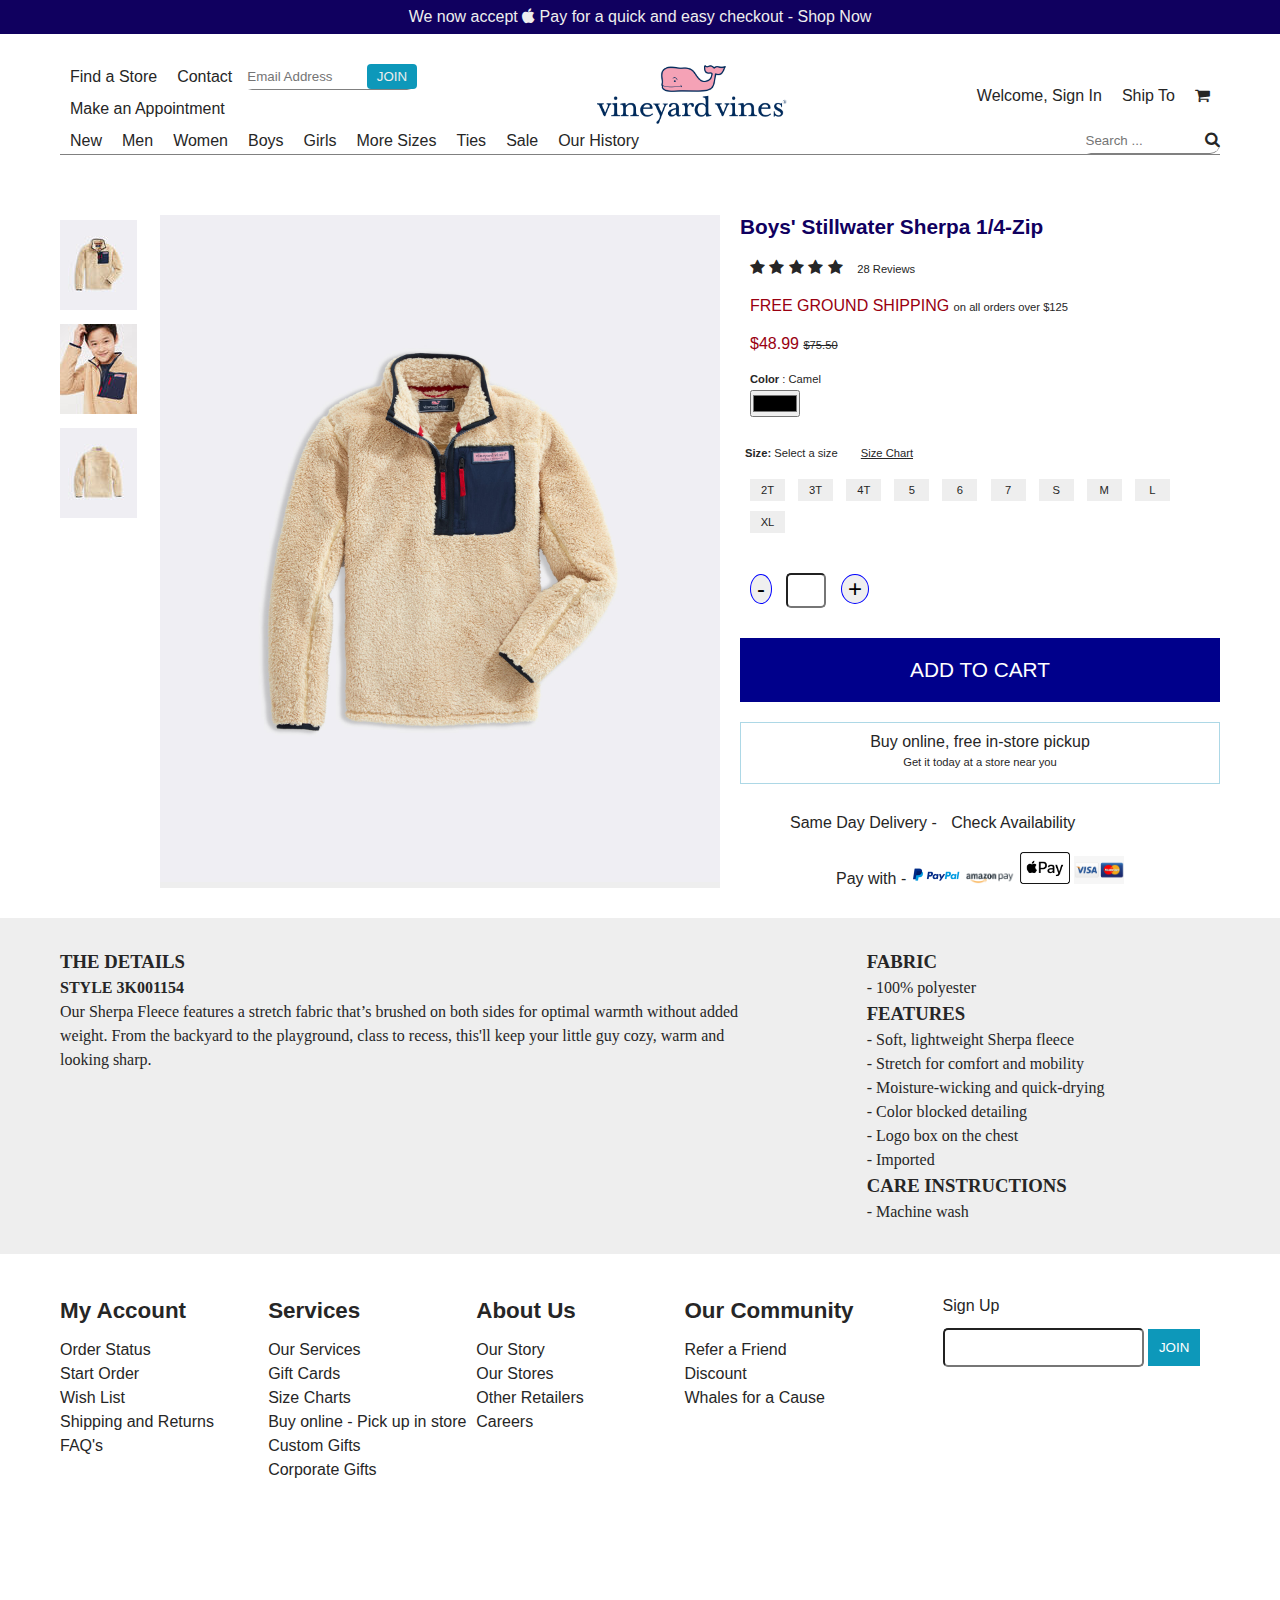
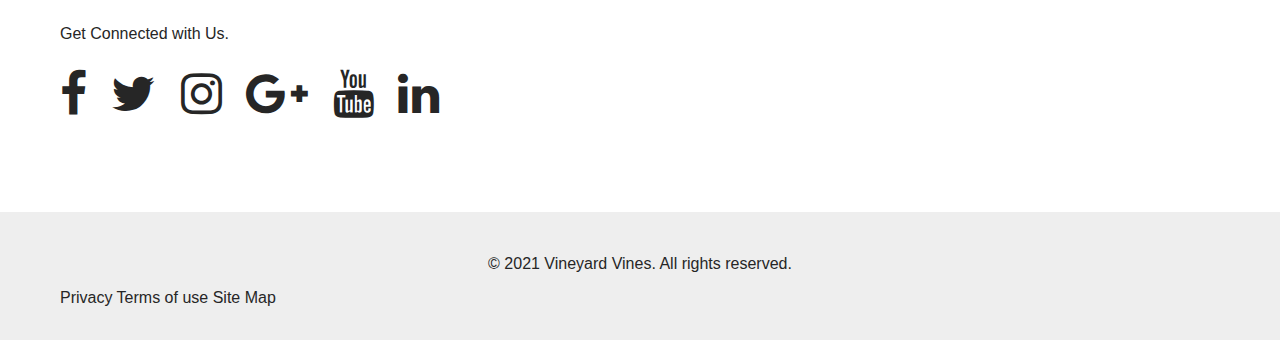
==== index.html @ 5fd13403 "Quantity Section worked on" ====
<!DOCTYPE html>
<html lang="en">
  <head>
    <meta charset="UTF-8" />
    <meta name="viewport" content="width=device-width, initial-scale=1.0" />
    <!-- Font Awesome CDN -->
    <link
      rel="stylesheet"
      href="https://maxcdn.bootstrapcdn.com/font-awesome/4.5.0/css/font-awesome.min.css"
    />
    <link rel="icon" href="icons/favicon.ico" type="image/x-icon" />
    <link rel="stylesheet" href="css/styles.css" />
    <title>E-Commerce App</title>
  </head>
  <body>
    <!-- Header Section -->
    <header class="header">
      <section class="deals">
        <p>
          We now accept <i class="fa fa-apple"></i> Pay for a quick and easy
          checkout - Shop Now
        </p>
      </section>
      <!-- Header Section Nav Navbar -->
      <nav class="navbar">
        <!-- Navbar Top Menu -->
        <div class="menu-top flex-1">
          <div class="menu-top-1 flex-2">
            <ul class="flex">
              <li><a href="#">Find a Store</a></li>
              <li><a href="#">Contact</a></li>
              <form action="#">
                <input type="email" placeholder="Email Address" />
                <button>Join</button>
              </form>
            </ul>
            <a href="#">Make an Appointment</a>
          </div>
          <div class="menu-top-2">
            <img src="icons/logo.png" alt="" />
          </div>
          <div class="menu-top-3">
            <ul class="flex-1">
              <li><a href="#">Welcome, Sign In</a></li>
              <li><a href="#">Ship To</a></li>
              <li>
                <a href="#"><i class="fa fa-shopping-cart"></i></a>
              </li>
            </ul>
          </div>
        </div>
        <!-- Navbar Main Menu -->
        <div class="menu-main flex-1">
          <ul class="flex">
            <li><a href="#">New</a></li>
            <li><a href="#">Men</a></li>
            <li><a href="#">Women</a></li>
            <li><a href="#">Boys</a></li>
            <li><a href="#">Girls</a></li>
            <li><a href="#">More Sizes</a></li>
            <li><a href="#">Ties</a></li>
            <li><a href="#">Sale</a></li>
            <li><a href="#">Our History</a></li>
          </ul>
          <form action="#" class="serach">
            <input
              type="text"
              name="search"
              id="search"
              placeholder="Search ..."
            />
            <i class="fa fa-search"></i>
          </form>
        </div>
      </nav>
      <!-- End of Navbar -->
    </header>
    <!-- End of Header -->

    <!-- Section Main -->
    <section class="main">
      <!-- Main section Left side -->
      <div class="left-side">
        <img src="images/shirt-small.jpg" alt="Side Shirt" />
        <img src="images/person.jpg" alt="Side Person" />
        <img src="images/shirt-small2.jpg" alt="Side Shirt 2" />
      </div>
      <!-- Main section Middle side -->
      <div class="middle-side">
        <img src="images/shirt.jpg" alt="Shirt" />
      </div>
      <!-- Main section Right side -->
      <div class="right-side">
        <div class="description">
          <h2 class="text-name">Boys' Stillwater Sherpa 1/4-Zip</h2>
          <p class="star">
            <i class="fa fa-star"></i>
            <i class="fa fa-star"></i>
            <i class="fa fa-star"></i>
            <i class="fa fa-star"></i>
            <i class="fa fa-star"></i>
            <a href="#"> <span class="text-small"> 28 Reviews</span></a>
          </p>

          <p class="free-shipping">
            <span class="free-shipping"> Free ground shipping</span>
            <span class="text-small"> on all orders over $125</span>
          </p>
          <!-- Prices -->
          <p class="price">
            <span class="price-new"> $48.99 </span>
            <span class="price-old"> $75.50</span>
          </p>
        </div>
        <!-- Choose Color -->
        <div class="chose-color">
          <p><span class="color">Color</span> : Camel</p>
          <input type="color" name="choose-color" id="choose-color" />
        </div>
        <!-- Size Chart -->
        <div class="size-chart">
          <p>
            <span class="text-bold"> Size:</span>
            <span id="select-size">Select a size</span>
            <span><a href="#">Size Chart</a></span>
          </p>
          <p class="sizes">
            <span id="size" onclick="selectSize()"> 2T</span>
            <span id="size" onclick="selectSize()"> 3T</span>
            <span id="sizet" onclick="selectSize()"> 4T</span>
            <span id="size" onclick="selectSize()"> 5</span>
            <span id="size" onclick="selectSize()"> 6</span>
            <span id="size" onclick="selectSize()"> 7</span>
            <span id="size" onclick="selectSize()"> S</span>
            <span id="size" onclick="selectSize()"> M</span>
            <span id="size" onclick="selectSize()"> L</span>
            <span id="size" onclick="selectSize()"> XL</span>
          </p>
        </div>
        <!-- Quantity -->
        <div class="quantity">
          <button id="decrease" onclick="decreaseQuantity()">-</button>
          <input type="text" id="quantity" />
          <button id="increase" onclick="increaseQuantity() ">+</button>
        </div>
        <!-- Add to Cart -->
        <a href="#" class="add-to-cart"> Add to Cart </a>
        <a href="#" class="buy-online">
          <span>Buy online, free in-store pickup</span>
          <span>Get it today at a store near you</span>
        </a>
        <p class="delivery">Same Day Delivery -</p>
        <a href="#">Check Availability</a>
        <div class="payment">
          <span>Pay with -</span>
          <img src="images/paypal.png" alt="paypal" />
          <img src="images/amazon.png" alt="amazon" />
          <img src="images/applepay.png" alt="applepay" />
          <img src="images/visa.png" alt="visa" />
        </div>
      </div>
      <!-- End of Main - Right side -->
    </section>
    <!-- End of Main Section -->
    <!-- Section Product Features -->
    <section class="product-features">
      <div class="left-features">
        <h3>THE DETAILS</h3>
        <h4>STYLE 3K001154</h4>
        <p>
          Our Sherpa Fleece features a stretch fabric that’s brushed on both
          sides for optimal warmth without added weight. From the backyard to
          the playground, class to recess, this'll keep your little guy cozy,
          warm and looking sharp.
        </p>
      </div>
      <div class="right-features">
        <div class="right-features-1">
          <h3>FABRIC</h3>
          <ul>
            <li>- 100% polyester</li>
          </ul>
        </div>
        <div class="right-features-2">
          <h3>FEATURES</h3>
          <ul>
            <li>- Soft, lightweight Sherpa fleece</li>
            <li>- Stretch for comfort and mobility</li>
            <li>- Moisture-wicking and quick-drying</li>
            <li>- Color blocked detailing</li>
            <li>- Logo box on the chest</li>
            <li>- Imported</li>
          </ul>
        </div>
        <div class="right-features-3">
          <h3>CARE INSTRUCTIONS</h3>
          <ul>
            <li>- Machine wash</li>
          </ul>
        </div>
      </div>
    </section>

    <!-- Footer -->
    <footer class="footer">
      <!-- Main Footer -->
      <div class="footer-main">
        <div class="footer-main-left">
          <ul>
            <li class="text-medium text-bold">My Account</li>
            <li><a href="# ">Order Status </a></li>
            <li><a href="#"> Start Order</a></li>
            <li><a href="#"> Wish List</a></li>
            <li><a href="#">Shipping and Returns </a></li>
            <li><a href="#">FAQ's</a></li>
          </ul>
          <ul>
            <li class="text-medium text-bold">Services</li>
            <li><a href="# ">Our Services </a></li>
            <li><a href="#"> Gift Cards</a></li>
            <li><a href="#"> Size Charts</a></li>
            <li><a href="#">Buy online - Pick up in store </a></li>
            <li><a href="#">Custom Gifts</a></li>
            <li><a href="#">Corporate Gifts</a></li>
          </ul>
          <ul>
            <li class="text-medium text-bold">About Us</li>
            <li><a href="# ">Our Story </a></li>
            <li><a href="#"> Our Stores</a></li>
            <li><a href="#"> Other Retailers</a></li>
            <li><a href="#">Careers </a></li>
          </ul>
          <ul>
            <li class="text-medium text-bold">Our Community</li>
            <li><a href="# ">Refer a Friend </a></li>
            <li><a href="#"> Discount</a></li>
            <li><a href="#"> Whales for a Cause</a></li>
          </ul>
        </div>

        <div class="footer-main-right">
          <p>Sign Up</p>
          <form action="#">
            <input class="form-control" type="email" name="" />
            <button>Join</button>
          </form>
        </div>
      </div>
      <!-- Social Media links Footer -->

      <div class="footer-follow">
        <p>Get Connected with Us.</p>
        <div class="social-icons">
          <a href="#"><i class="fa fa-facebook fa-lg"></i></a>
          <a href="#"><i class="fa fa-twitter fa-lg"></i></a>
          <a href="#"> <i class="fa fa-instagram fa-lg"></i></a>
          <a href="#"><i class="fa fa-google-plus fa-lg"></i></a>
          <a href="#"><i class="fa fa-youtube fa-lg"></i></a>
          <a href="#"><i class="fa fa-linkedin fa-lg"></i></a>
        </div>
      </div>
      <!-- Copyright Footer -->
      <div class="footer-copy">
        <p>© 2021 Vineyard Vines. All rights reserved.</p>
        <a href="#">Privacy</a>
        <a href="#">Terms of use</a>
        <a href="#">Site Map</a>
      </div>
    </footer>
    <!-- JavaScript Link -->
    <script src="js/main.js"></script>
    <!-- JQuery CDN -->
    <script
      src="https://code.jquery.com/jquery-3.6.0.min.js"
      integrity="sha256-/xUj+3OJU5yExlq6GSYGSHk7tPXikynS7ogEvDej/m4="
      crossorigin="anonymous"
    ></script>
  </body>
</html>
---- css/styles.css ----
* {
  margin: 0;
  padding: 0;
  box-sizing: border-box;
}
body {
  background-color: #ffffff;
  color: #262626;
  font-family: Verdana, Geneva, Tahoma, sans-serif;
}
/* Utility Classes */
ul {
  list-style: none;
}
a {
  text-decoration: none;
  padding: 10px;
  color: #262626;
}
a:hover {
  cursor: pointer;
}
hr {
  border: 0.1px solid #c2d9f3;
  height: 1px;
}
.text-small {
  font-size: 0.7rem;
}
.text-normal {
  font-size: 1rem;
}
.text-medium {
  font-size: 1.4rem;
}
.text-bold {
  font-weight: bold;
  padding: 10px 0;
}
.text-center {
  text-align: center;
}
.text-name {
  font-family: Verdana, Geneva, Tahoma, sans-serif;
  font-size: 1.3em;
  font-weight: bold;
  color: #10005f;
}
.text-cancel {
  text-decoration: line-through;
  font-size: 0.8rem;
}
.text-price {
  color: #990011ff;
}
.text-total-price {
  font-weight: bold;
}
/* ################## Universal Classess ############################ */
/* Container class */
.container {
  width: 90%;
  margin: auto;
}
.container-small {
  width: 480px;
  height: 100vh;
  padding: 0px 20px;
}
/* Wrapper Class */
.wrapper {
  padding: 30px 60px;
}
/* <<<<<<<<<<<<<<<<<<<<<<<<<<<<<<<<<< Display Classes >>>>>>>>>>>>>>>>>>>>>>>>>>>>>>>>> */
.flex {
  display: flex;
  align-items: center;
  text-align: center;
  justify-content: center;
}
.flex-1 {
  display: flex;
  align-items: center;
  text-align: center;
  justify-content: space-between;
}
.flex-2 {
  display: flex;
  flex-direction: column;
  align-items: flex-start;
}
/* Header */

/* Deals Styles */
.deals {
  background-color: #10005f;
  color: #eeeeee;
  min-height: 30px;
  padding: 0.5rem;
  text-align: center;
}
/* Navbar */
.navbar {
  padding: 30px 60px;
}
.navbar a {
  color: #262626;
}
.navbar form {
  border-bottom: 0.5px solid gray;
  border-radius: 10px;
}
.navbar input {
  padding: 5px;
  width: 120px;
  border: 0;
}
.navbar button {
  padding: 5px 10px;
  background-color: #0d98ba;
  color: #eeeeee;
  border: 0;
  border-radius: 4px;
  text-transform: uppercase;
}
.navbar img {
  width: 190px;
}
.menu-top a:hover {
  text-decoration: underline;
}
.menu-main {
  border-bottom: 1px solid gray;
}
.menu-main a:hover {
  background-color: #0d98ba;
  color: #ffffff;
}
/* <<<<<<<<<<<<<<<<<<<<<<<<<<<<<<<<<< Main Section Classes >>>>>>>>>>>>>>>>>>>>>>>>>>>>>>>>> */
.main {
  display: grid;
  grid-template-columns: 1fr 7fr 6fr;
  gap: 20px;
  padding: 30px 60px;
}
.main .left-side img {
  padding: 5px 0;
}
.main .middle-side {
  background-color: #eeeeee;
}
.main .middle-side img {
  width: 100%;
}
.main .right {
  line-height: 1.5rem;
}
.description h2 {
  padding-bottom: 10px;
}
p.star {
  padding: 10px;
}
p.free-shipping {
  padding: 10px;
}
span.free-shipping {
  color: #990011ff;
  text-transform: uppercase;
}
p.price {
  padding: 10px;
}
span.price-new {
  color: #990011ff;
}
span.price-old {
  text-decoration: line-through;
  font-size: 0.7rem;
  font-weight: lighter;
}
.chose-color {
  padding: 10px;
}
.chose-color p {
  font-size: 0.7rem;
}
span.color {
  font-weight: bold;
}
.chose-color input {
  margin: 5px 0;
}
.size-chart {
  margin-top: 5px;
  padding: 5px;
}
.size-chart a {
  margin-left: 10px;
  padding: 0 10px;
  text-decoration: underline;
}
.size-chart p {
  padding: 5px 0;
  font-size: 0.7rem;
}
.size-chart .sizes {
  margin: 5px 0;
  margin: 5px 0;
  cursor: pointer;
}

.size-chart .sizes span {
  display: inline-block;
  width: 35px;
  margin: 5px;
  padding: 5px;
  text-align: center;
  background-color: #eeeeee;
}
.size-chart .sizes span:hover {
  background-color: #0d98ba;
  color: #eeeeee;
}
.size-chart .sizes span:active {
  background-color: darkblue;
}
.quantity {
  margin: 10px 0;
  padding: 10px;
}
.quantity button {
  border-radius: 50%;
  outline: none;
  border: none;
  border: 1px solid blue;
  display: inline-block;
  padding: 0 6px;
  font-size: 1.5rem;
}
.quantity input {
  height: 35px;
  width: 40px;
  padding: 5px;
  margin: 0 10px;
  border-radius: 5px;
  font-weight: bold;
  font-size: 1.2rem;
}
/* Add to Cart */
.add-to-cart {
  display: inline-block;
  width: 100%;
  padding: 20px;
  margin: 10px 0;
  background-color: darkblue;
  color: #ffffff;
  border: none;
  text-transform: uppercase;
  text-align: center;
  font-size: 1.3rem;
}
.buy-online {
  display: flex;
  flex-direction: column;
  align-items: center;
  text-align: center;
  border: 1px solid lightblue;
  margin: 10px 0;
  padding: 10px;
}
.buy-online span:nth-child(2) {
  font-size: 0.7rem;
  padding: 5px 0;
}
p.delivery {
  display: inline-block;
  margin-left: 50px;
  padding: 20px 0;
}
.payment {
  margin: auto;
  padding: 0 10px;
  text-align: center;
}
.payment img {
  width: 50px;
}
/* <<<<<<<<<<<<<<<<<<<<<<<<<<<<<<<<<< Product Features >>>>>>>>>>>>>>>>>>>>>>>>>>>>>>>>> */
.product-features {
  background-color: #eeeeee;
  padding: 30px 60px;
  display: grid;
  grid-template-columns: 2fr 1fr;
  gap: 100px;
  line-height: 1.5;
  font-family: Georgia, "Times New Roman", Times, serif;
}
/* <<<<<<<<<<<<<<<<<<<<<<<<<<<<<<<<<< Cart Page >>>>>>>>>>>>>>>>>>>>>>>>>>>>>>>>> */
.cart-main {
  display: grid;
  grid-template-columns: 3fr 1fr;
  gap: 100px;
  padding: 30px 60px;
}
.cat-my-bag {
  display: flex;
  align-items: center;
  text-align: center;
  justify-content: space-between;
  padding: 50px 0;
}
.cart-shopping-bag {
  display: flex;
  flex-direction: column;
  justify-content: space-between;
  padding: 50px 0;
}
.cart-shopping-bag p,
.wishlist {
  display: inline-block;
  padding: 10px 0;
}
.cat-wishlist {
  padding: 50px 0;
}
.cart-main-right img {
  width: 100%;
  margin: 10px 0;
  padding: 10px 0;
}
/* <<<<<<<<<<<<<<<<<<<<<<<<<<<<<<<<<< Checkout Page >>>>>>>>>>>>>>>>>>>>>>>>>>>>>>>>> */

.checkout-main {
  display: grid;
  grid-template-columns: 3fr 1fr;
  gap: 50px;
  padding: 30px 60px;
}
.checkout-bag {
  display: flex;
  justify-content: space-between;
  margin: 20 0px;
  padding: 10 0px;
}
.checkout-items {
  display: flex;
  flex-direction: column;
  margin: 20 0px;
  padding: 10 0px;
}
.order-summary {
  border: 1px solid gray;
}
.order-summary h2 {
  background-color: indigo;
  color: #ffffff;
  padding: 10px;
  text-align: center;
  border: 1px solid gray;
}
.order-summary p {
  display: inline-block;
  padding: 5px 10px;
}
.coupon-code form {
  padding: 10px;
}
.coupon-code input {
  padding: 10px;
}
.coupon-code input[type="submit"] {
  background-color: indigo;
  color: #ffffff;
}
.checkout {
  padding: 10px;
}
.checkout button {
  background-color: #990011ff;
  color: #ffffff;
  padding: 10px;
  display: inline-block;
  width: 100%;
  text-transform: uppercase;
}
.checkout button a {
  color: #ffffff;
}
.paywith-paypal,
.paywith-amazon {
  padding: 10px;
}
/* <<<<<<<<<<<<<<<<<<<<<<<<<<<<<<<<<< Added to Cart Page >>>>>>>>>>>>>>>>>>>>>>>>>>>>>>>>> */

.added-to-cart h3 {
  background-color: #10005f;
  color: #ffffff;
  padding: 20px 20px 20px 60px;
  display: flex;
  justify-content: space-between;
}
.added-to-cart h3 a {
  color: #eeeeee;
  padding: 0;
}
.added-to-cart-main {
  display: grid;
  grid-template-columns: 1fr 2fr;
  gap: 30px;
  margin: 10px 0;
  padding: 20px;
}
.added-to-cart-main img {
  width: 100%;
}
.product-description {
  display: flex;
  flex-direction: column;
  line-height: 1.6;
}
.additional-item {
  margin: 10px 0;
  margin: 10px 0;
  padding: 20px 10px;
  background-color: #eeeeee;
  text-align: center;
  border-top: 1px dotted gray;
  border-bottom: 1px dotted gray;
  display: flex;
  text-align: center;
  justify-content: space-between;
}
.additional-item a {
  padding: 0;
}
.cart-subtotal {
  display: flex;
  justify-content: space-between;
  margin: 10px 0;
  padding: 10px;
}
.success {
  display: flex;
  flex-direction: column;
}
.btn-success {
  background-color: green;
  height: 10px;
  margin: 5px 0;
  padding: 5px 0;
}
a.checkout {
  display: inline-block;
  width: 100%;
  text-transform: uppercase;
  background-color: #10005f;
  color: #ffffff;
  margin: 10px 0;
  padding: 20px;
  text-align: center;
}
.continue-shopping {
  margin: 10px 0;
  padding: 20px;
  text-align: center;
  border: 1px solid gray;
  text-transform: uppercase;
}

/* <<<<<<<<<<<<<<<<<<<<<<<<<<<<<<<<<< Footer >>>>>>>>>>>>>>>>>>>>>>>>>>>>>>>>> */
.footer {
  line-height: 1.5;
}
.footer a {
  padding: 10px 0;
}
.footer a:hover {
  text-decoration: underline;
  color: #0d98ba;
}

.footer-main {
  display: grid;
  grid-template-columns: 3fr 1fr;
  gap: 50px;
  padding: 30px 60px;
}
.footer-main-left {
  display: grid;
  grid-template-columns: repeat(4, 1fr);
}
.footer-main-right {
  display: flex;
  flex-direction: column;
}
.footer-main-right p {
  padding: 10px 0;
}
.footer-main-right input {
  padding: 10px;
  border-radius: 5px;
}
.footer-main-right button {
  padding: 11px;
  margin: 0;
  background-color: #0d98ba;
  border: none;

  text-transform: uppercase;
  color: #ffffff;
}
.footer-follow {
  padding: 30px 60px;
  margin: 60px 0;
}
.footer-follow p {
  padding: 20px 0;
}
.footer-follow .social-icons .fa {
  padding: 10px 20px 10px 0;
  font-size: 3rem;
}
.footer-copy {
  background-color: #eeeeee;
  padding: 30px 60px;
}
.footer-copy p {
  padding: 10px;
  text-align: center;
}
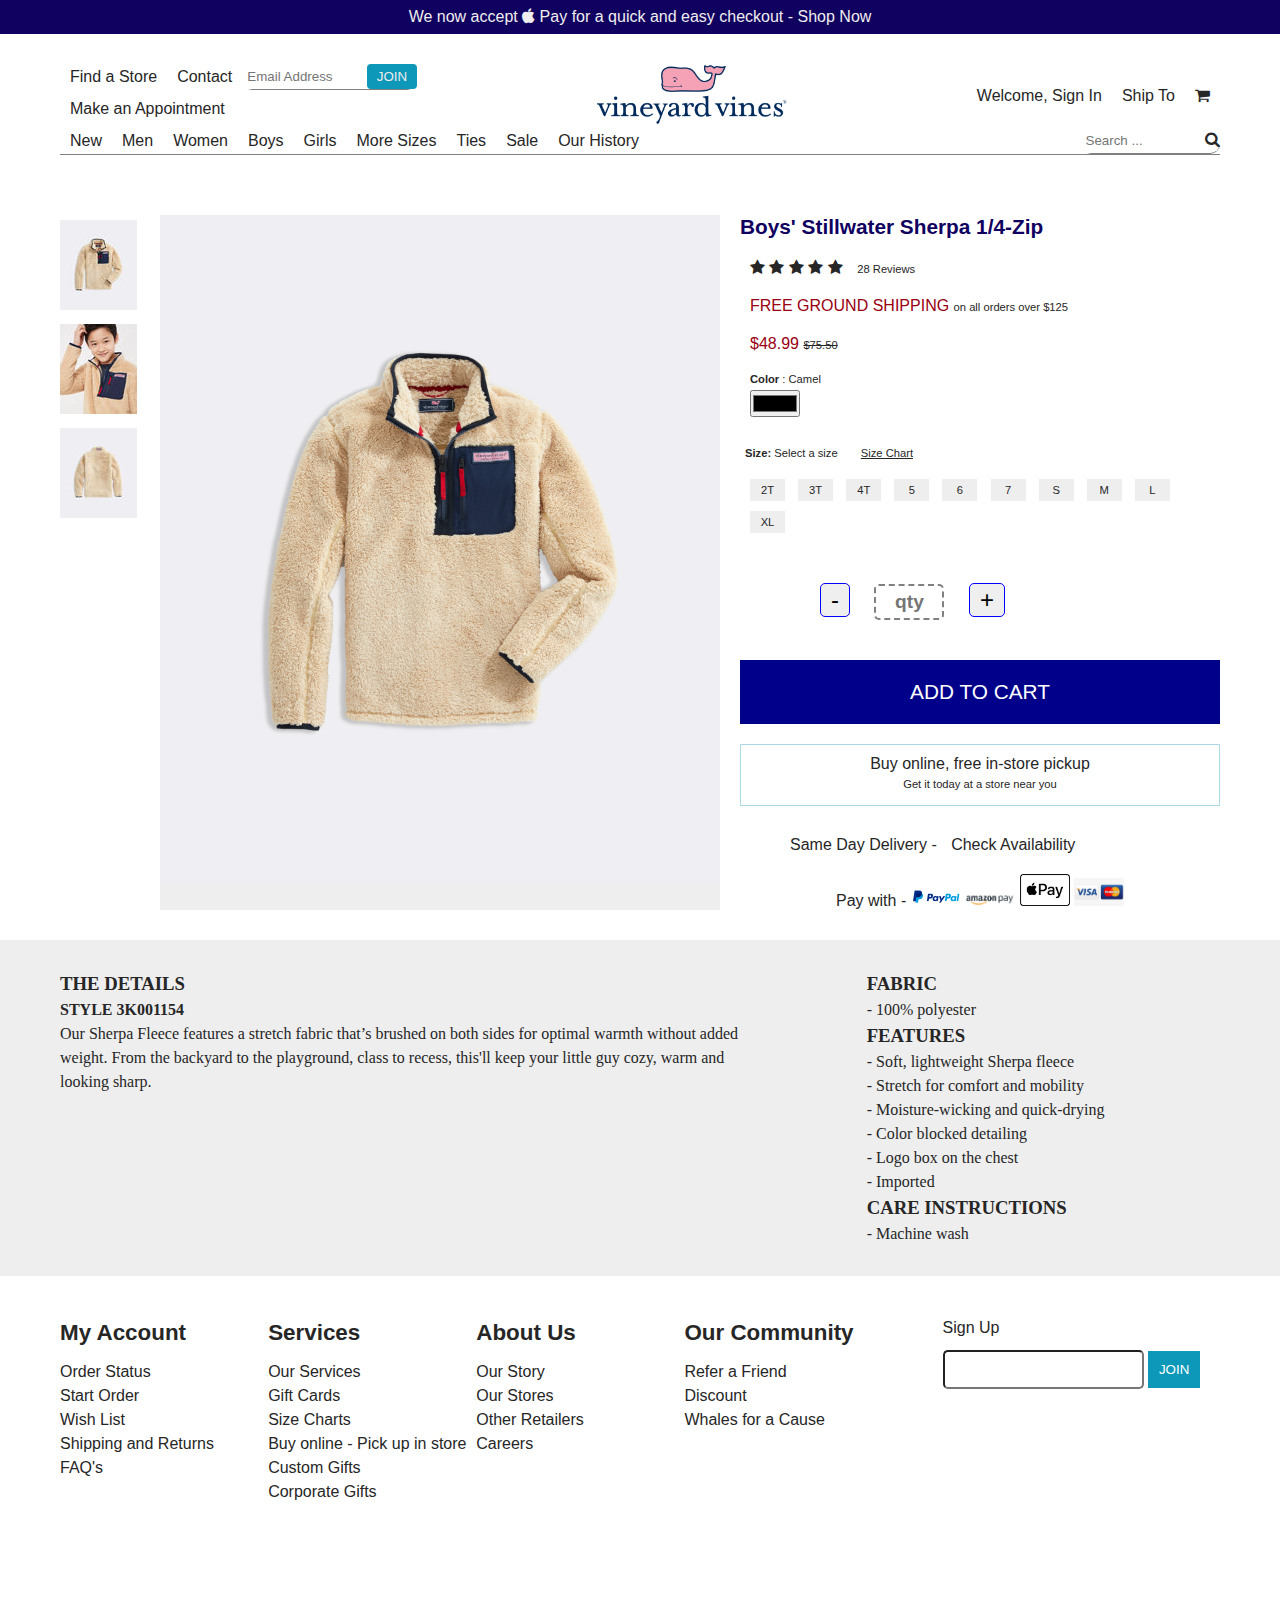
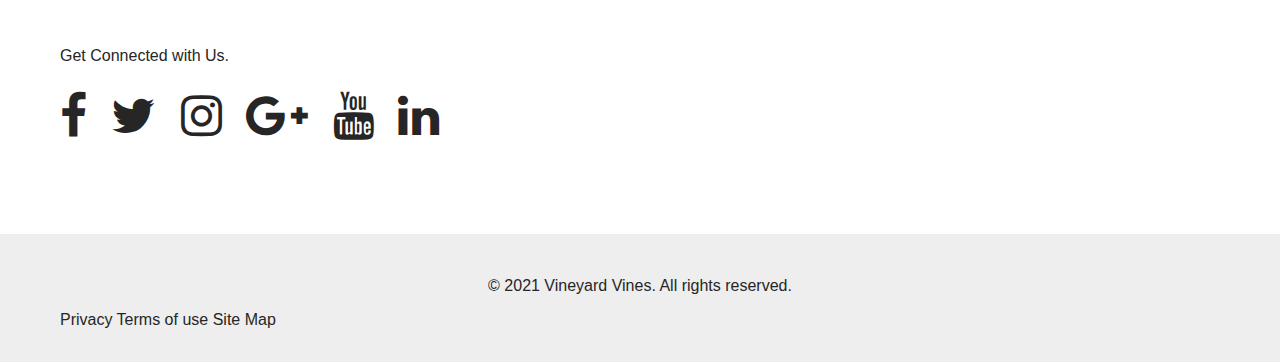
==== commit 67065fd6: "Some JS functionalities worked on" ====
--- a/index.html
+++ b/index.html
@@ -140,11 +140,11 @@
         <!-- Quantity -->
         <div class="quantity">
           <button id="decrease" onclick="decreaseQuantity()">-</button>
-          <input type="text" id="quantity" />
+          <input type="text" id="quantity" placeholder="qty" />
           <button id="increase" onclick="increaseQuantity() ">+</button>
         </div>
         <!-- Add to Cart -->
-        <a href="#" class="add-to-cart"> Add to Cart </a>
+        <button class="add-to-cart" onclick="showCart()">Add to Cart</button>
         <a href="#" class="buy-online">
           <span>Buy online, free in-store pickup</span>
           <span>Get it today at a store near you</span>
@@ -201,6 +201,55 @@
       </div>
     </section>
 
+    <!-- Add to cart -->
+    <div class="addtocart cart-hide">
+      <div class="container-small">
+        <section class="added-to-cart">
+          <h3>
+            <span>Item Added to Cart</span>
+            <i class="fa fa-close" onclick="closeCart()"></i>
+            <!-- <button onclick="closeCart()"><i class="fa fa-close"></i></button> -->
+          </h3>
+        </section>
+        <section class="added-to-cart-main">
+          <div class="product-image">
+            <img src="images/shirt4.jpg" alt="shirt" />
+          </div>
+          <div class="product-description">
+            <p class="text-name">Boys' Stillwater Sherpa 1/4-Zip</p>
+            <p>
+              <span class="text-price">$48.99</span>
+              <span class="text-cancel">$98.50</span>
+            </p>
+            <p>Camel / 4T</p>
+            <p>Qty: <span id="qty">1</span></p>
+            <p id="tprice">$48.99</p>
+          </div>
+        </section>
+        <section class="additional-item">
+          <p>1 Additional Items In Cart</p>
+          <a href="#">+</a>
+        </section>
+
+        <sectio class="cart-subtotal">
+          <p class="text-total-price text-medium">Cart Subtotal:</p>
+          <p class="text-total-price text-medium">$146.98</p>
+        </sectio>
+        <hr />
+        <section class="success">
+          <div class="btn-success"></div>
+          <p class="text-small text-bold">You qualify for FREE SHIPPING!</p>
+        </section>
+        <section class="added-to-cart">
+          <a href="cart.html" class="checkout"> Check Out</a>
+        </section>
+        <section class="continue-shopping">
+          <a href="#">Continue Shopping</a>
+        </section>
+      </div>
+    </div>
+    <!-- Add to Cart ends here -->
+
     <!-- Footer -->
     <footer class="footer">
       <!-- Main Footer -->
--- a/css/styles.css
+++ b/css/styles.css
@@ -63,9 +63,9 @@
   margin: auto;
 }
 .container-small {
-  width: 480px;
+  /* width: 480px; */
   height: 100vh;
-  padding: 0px 20px;
+  padding: 0px 10px;
 }
 /* Wrapper Class */
 .wrapper {
@@ -226,26 +226,30 @@
   background-color: darkblue;
 }
 .quantity {
-  margin: 10px 0;
-  padding: 10px;
+  margin: 10px 60px;
+  padding: 20px;
 }
 .quantity button {
-  border-radius: 50%;
   outline: none;
-  border: none;
+
   border: 1px solid blue;
-  display: inline-block;
-  padding: 0 6px;
+  border-radius: 5px;
+  display: inline-block;
+  padding: 2px 10px;
   font-size: 1.5rem;
+  text-align: center;
+  cursor: pointer;
 }
 .quantity input {
-  height: 35px;
-  width: 40px;
-  padding: 5px;
-  margin: 0 10px;
+  min-height: 35px;
+  width: 70px;
+  padding: 5px 10px;
+  margin: 0 20px;
   border-radius: 5px;
+  border: 2px dashed grey;
   font-weight: bold;
   font-size: 1.2rem;
+  text-align: center;
 }
 /* Add to Cart */
 .add-to-cart {
@@ -259,6 +263,10 @@
   text-transform: uppercase;
   text-align: center;
   font-size: 1.3rem;
+}
+.add-to-cart:hover {
+  cursor: pointer;
+  background-color: royalblue;
 }
 .buy-online {
   display: flex;
@@ -404,6 +412,12 @@
   color: #eeeeee;
   padding: 0;
 }
+.added-to-cart h3 i {
+  cursor: pointer;
+  color: #ffffff;
+  font-size: 1.5rem;
+  font-weight: bolder;
+}
 .added-to-cart-main {
   display: grid;
   grid-template-columns: 1fr 2fr;
@@ -414,6 +428,23 @@
 .added-to-cart-main img {
   width: 100%;
 }
+/* Add to cart button */
+.addtocart {
+  position: fixed;
+  width: 30%;
+  height: 100%;
+  background-color: white;
+  z-index: 2;
+  right: 0px;
+  top: 0px;
+}
+.cart-hide {
+  display: none;
+}
+.cart-show {
+  display: block;
+}
+
 .product-description {
   display: flex;
   flex-direction: column;
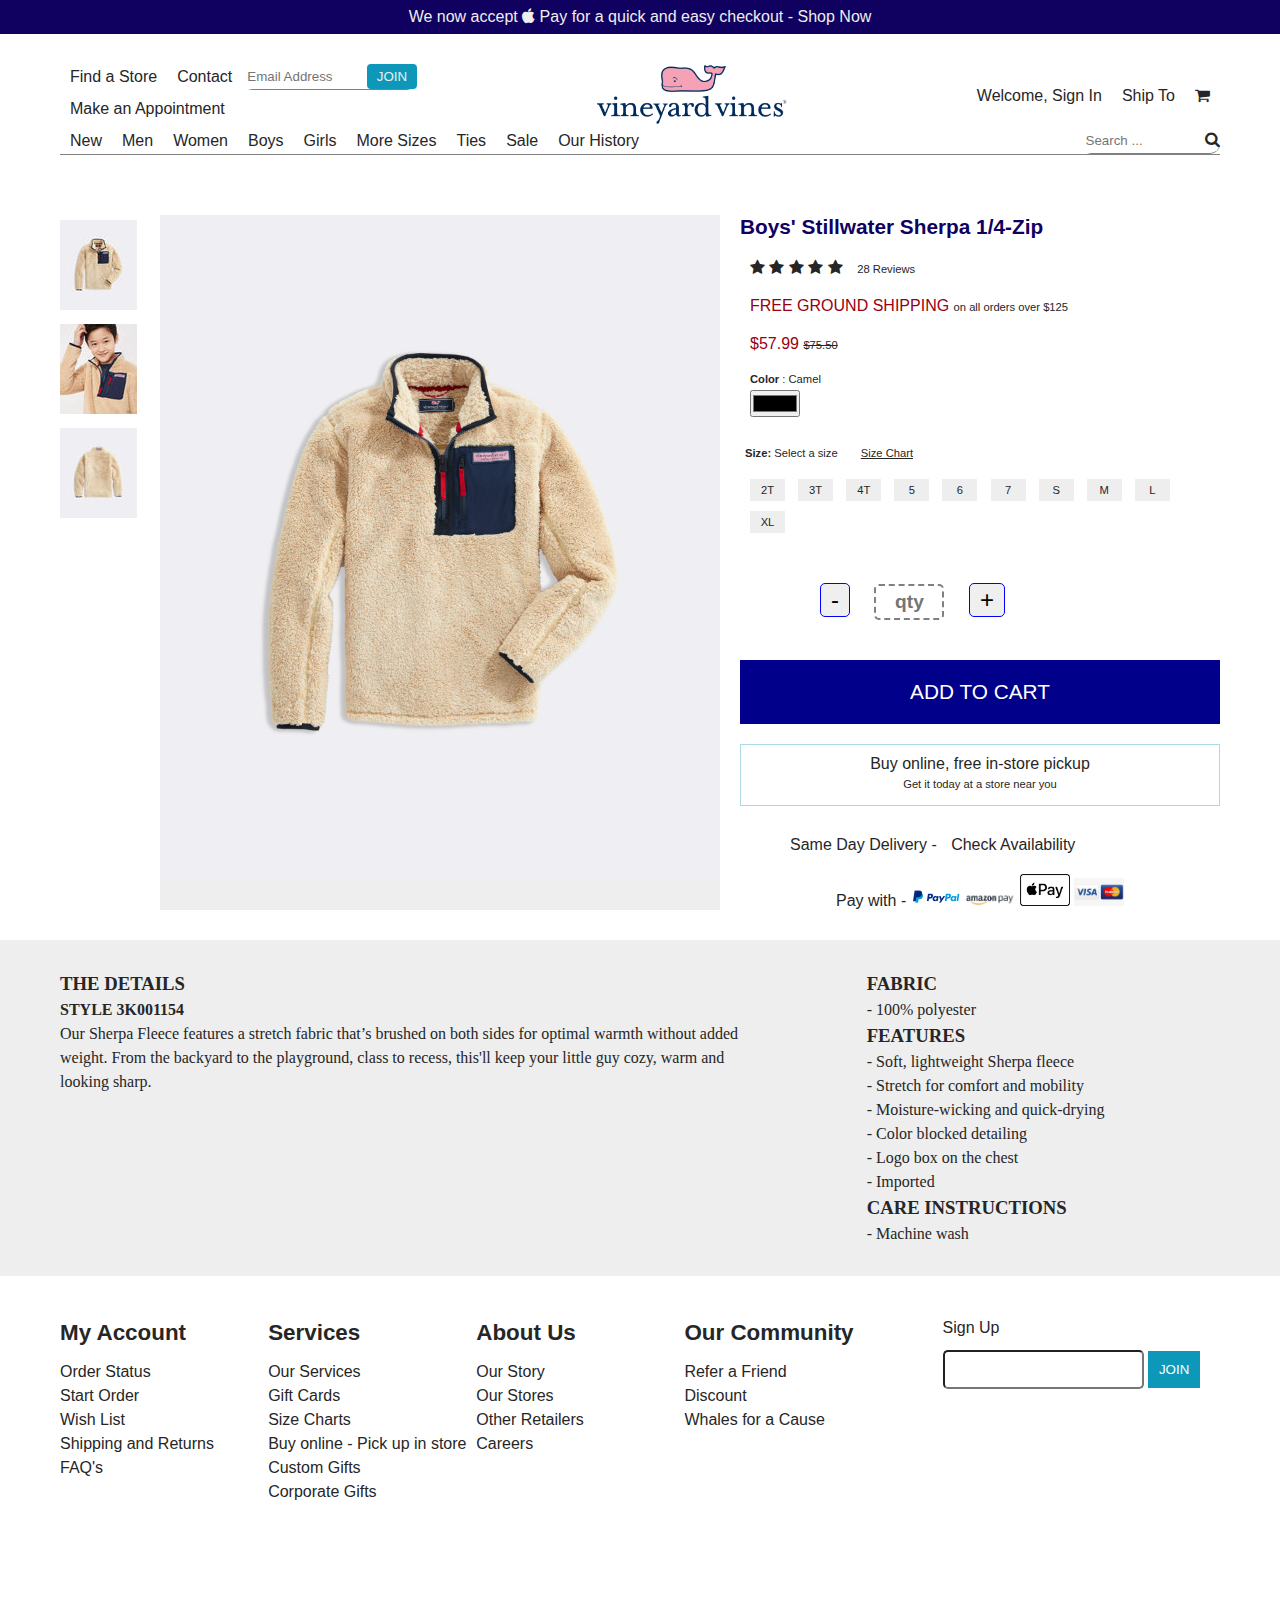
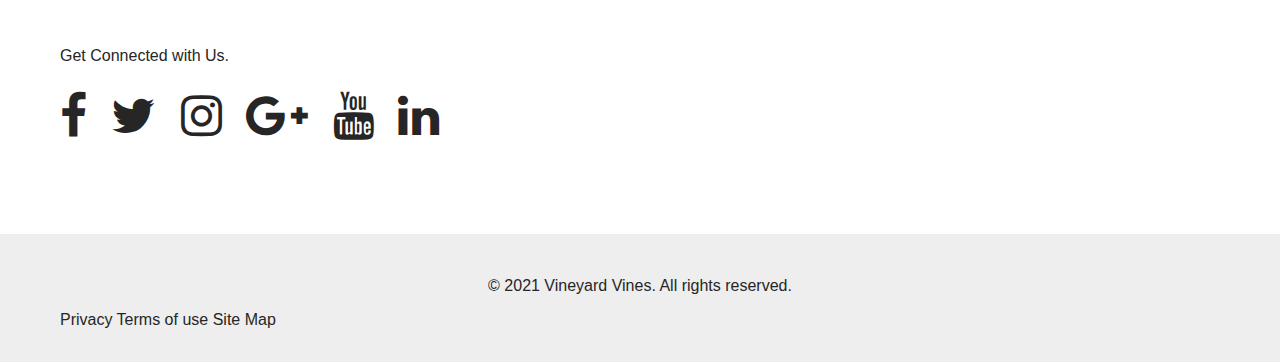
==== commit 47a5513e: "updateQuantity, updatePrice and calculateTotalPrice functions created" ====
--- a/index.html
+++ b/index.html
@@ -108,7 +108,7 @@
           </p>
           <!-- Prices -->
           <p class="price">
-            <span class="price-new"> $48.99 </span>
+            <span class="price-new" id="original-price"> $57.99 </span>
             <span class="price-old"> $75.50</span>
           </p>
         </div>
@@ -218,12 +218,12 @@
           <div class="product-description">
             <p class="text-name">Boys' Stillwater Sherpa 1/4-Zip</p>
             <p>
-              <span class="text-price">$48.99</span>
+              <span class="text-price" id="new-price">$48.99</span>
               <span class="text-cancel">$98.50</span>
             </p>
             <p>Camel / 4T</p>
             <p>Qty: <span id="qty">1</span></p>
-            <p id="tprice">$48.99</p>
+            <p id="total-price">$48.99</p>
           </div>
         </section>
         <section class="additional-item">
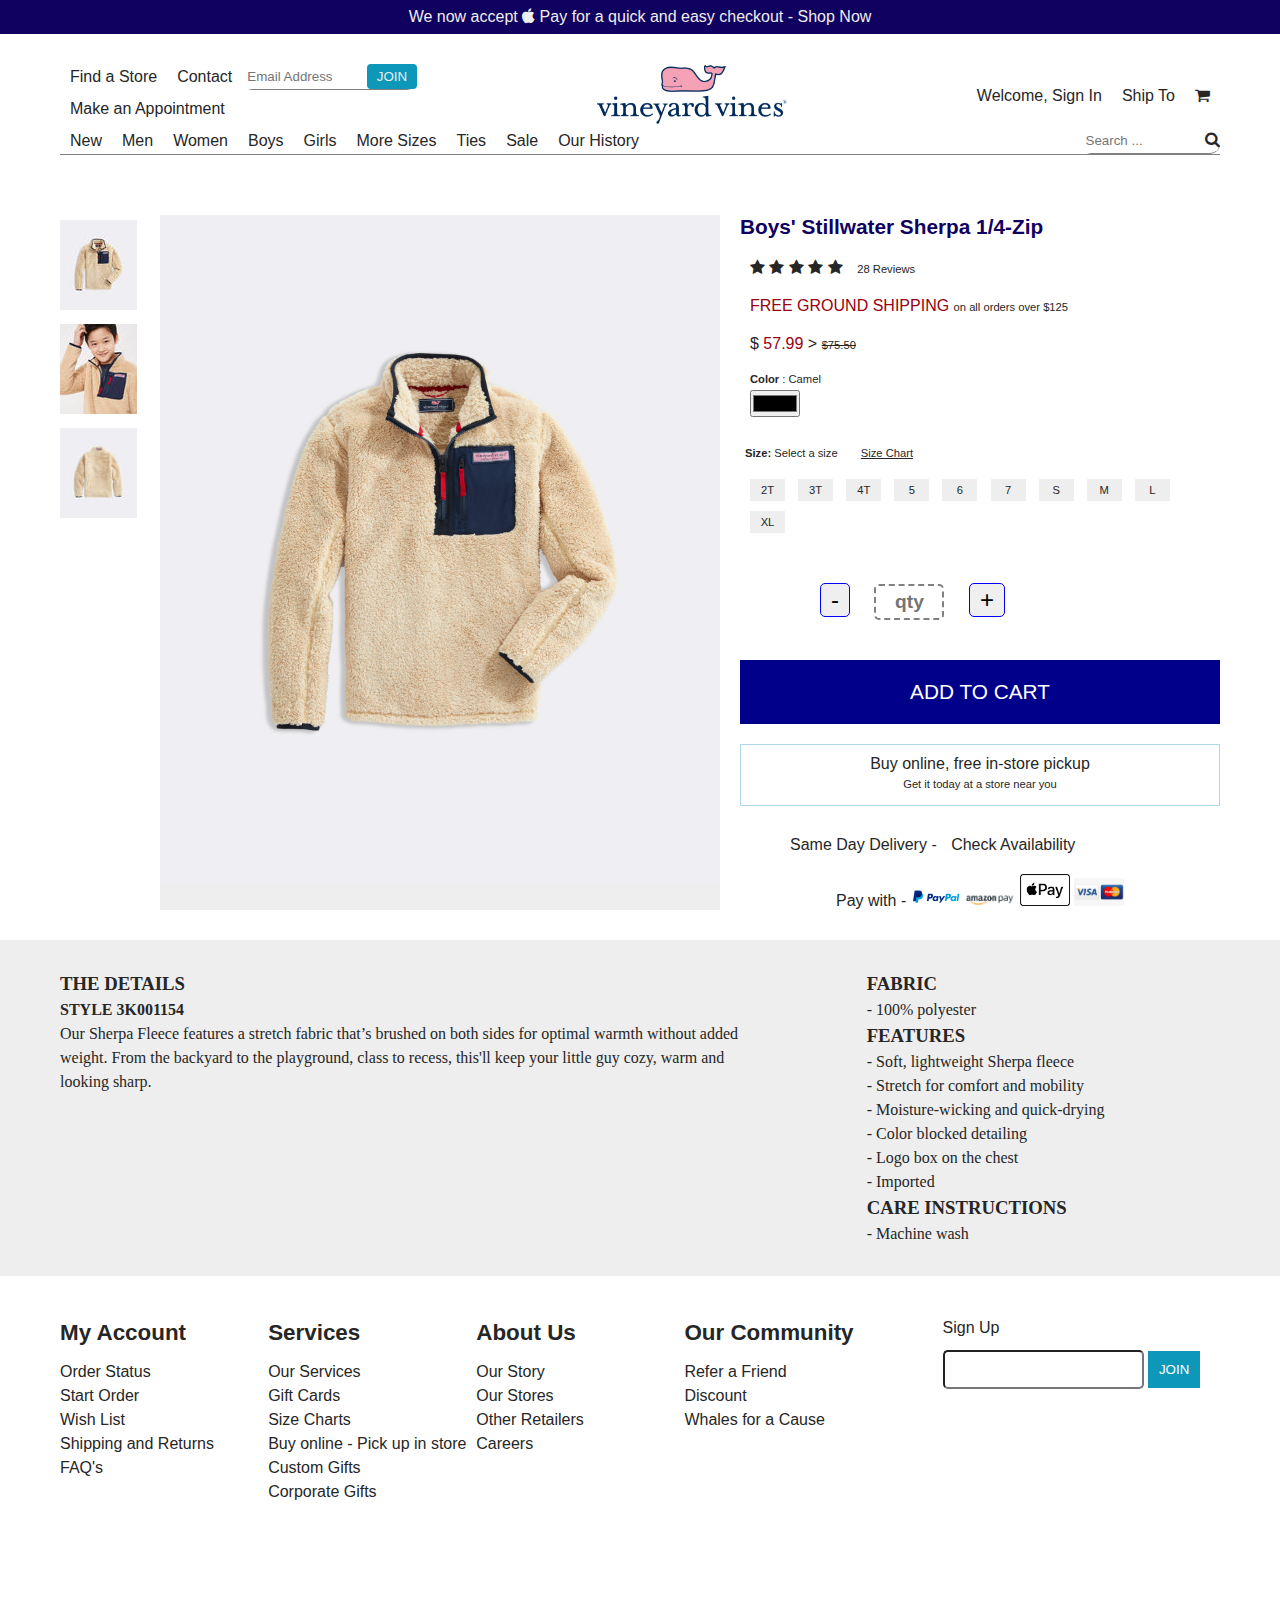
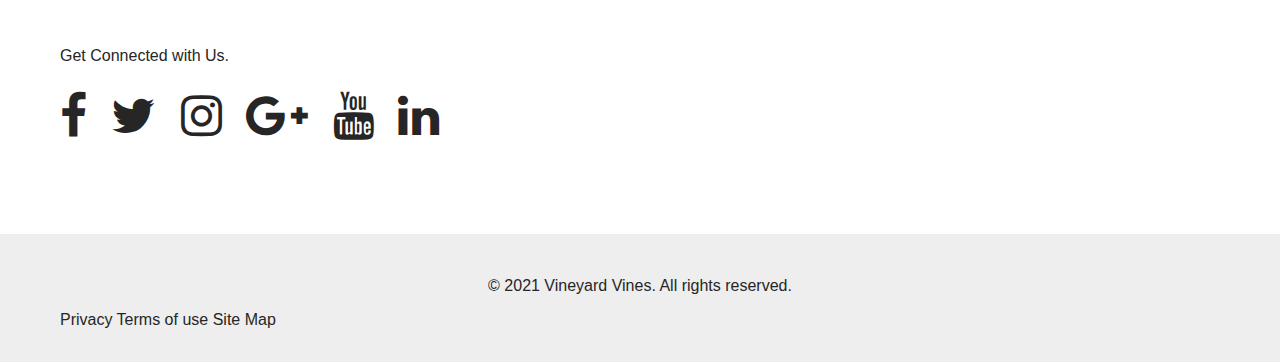
==== commit 35b4f71c: "Functions updated" ====
--- a/index.html
+++ b/index.html
@@ -108,7 +108,10 @@
           </p>
           <!-- Prices -->
           <p class="price">
-            <span class="price-new" id="original-price"> $57.99 </span>
+            <span>$</span>
+            <span class="price-new" id="original-price"> 57.99 </span>
+            >
+            <!-- <span class="price-new" id="original-price"> 57.99 </span> -->
             <span class="price-old"> $75.50</span>
           </p>
         </div>
@@ -223,7 +226,11 @@
             </p>
             <p>Camel / 4T</p>
             <p>Qty: <span id="qty">1</span></p>
-            <p id="total-price">$48.99</p>
+            <!-- <p id="total-price">$48.99</p> -->
+            <p>
+              <span>$</span>
+              <span class="price-new" id="total-price"> 57.99 </span>
+            </p>
           </div>
         </section>
         <section class="additional-item">
--- a/css/styles.css
+++ b/css/styles.css
@@ -171,6 +171,7 @@
 p.price {
   padding: 10px;
 }
+
 span.price-new {
   color: #990011ff;
 }
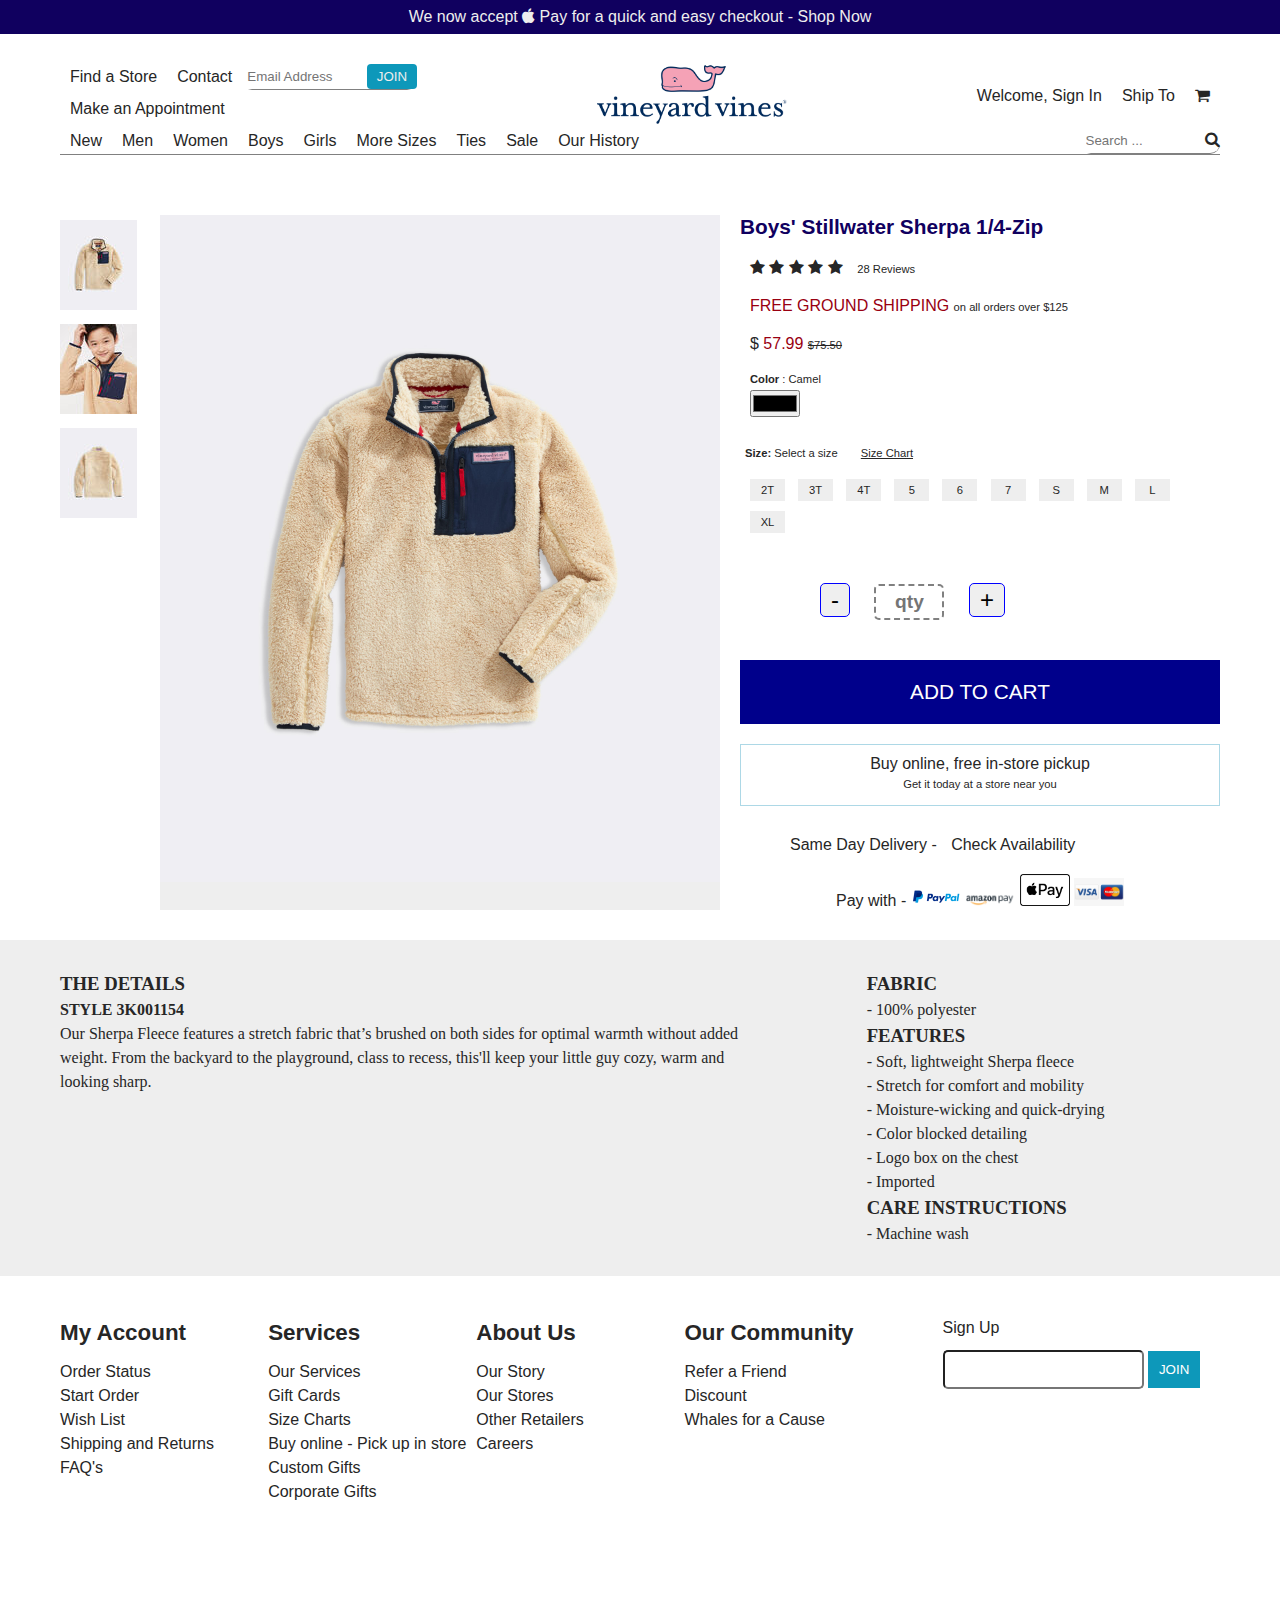
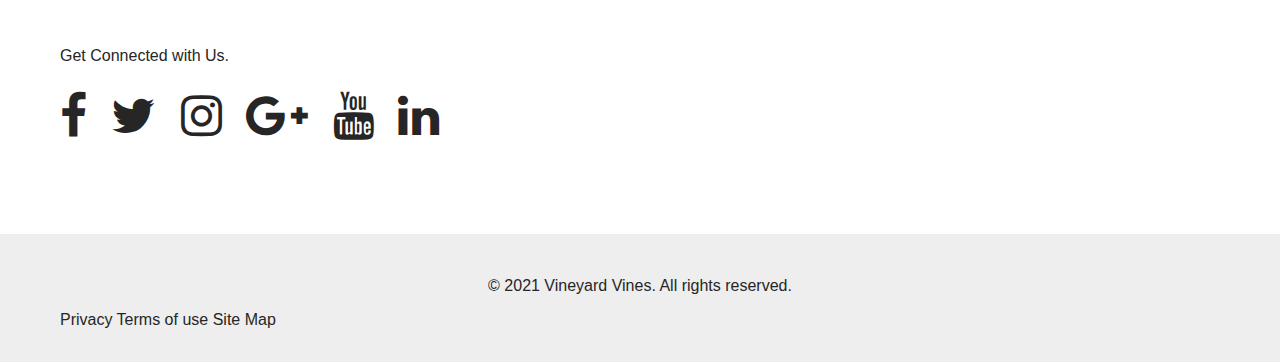
==== commit 2336fe6e: "calculateCartSubTotal function added" ====
--- a/index.html
+++ b/index.html
@@ -110,7 +110,7 @@
           <p class="price">
             <span>$</span>
             <span class="price-new" id="original-price"> 57.99 </span>
-            >
+
             <!-- <span class="price-new" id="original-price"> 57.99 </span> -->
             <span class="price-old"> $75.50</span>
           </p>
@@ -240,7 +240,9 @@
 
         <sectio class="cart-subtotal">
           <p class="text-total-price text-medium">Cart Subtotal:</p>
-          <p class="text-total-price text-medium">$146.98</p>
+          <p class="text-total-price text-medium" id="cart-subtotal-price">
+            $146.98
+          </p>
         </sectio>
         <hr />
         <section class="success">
